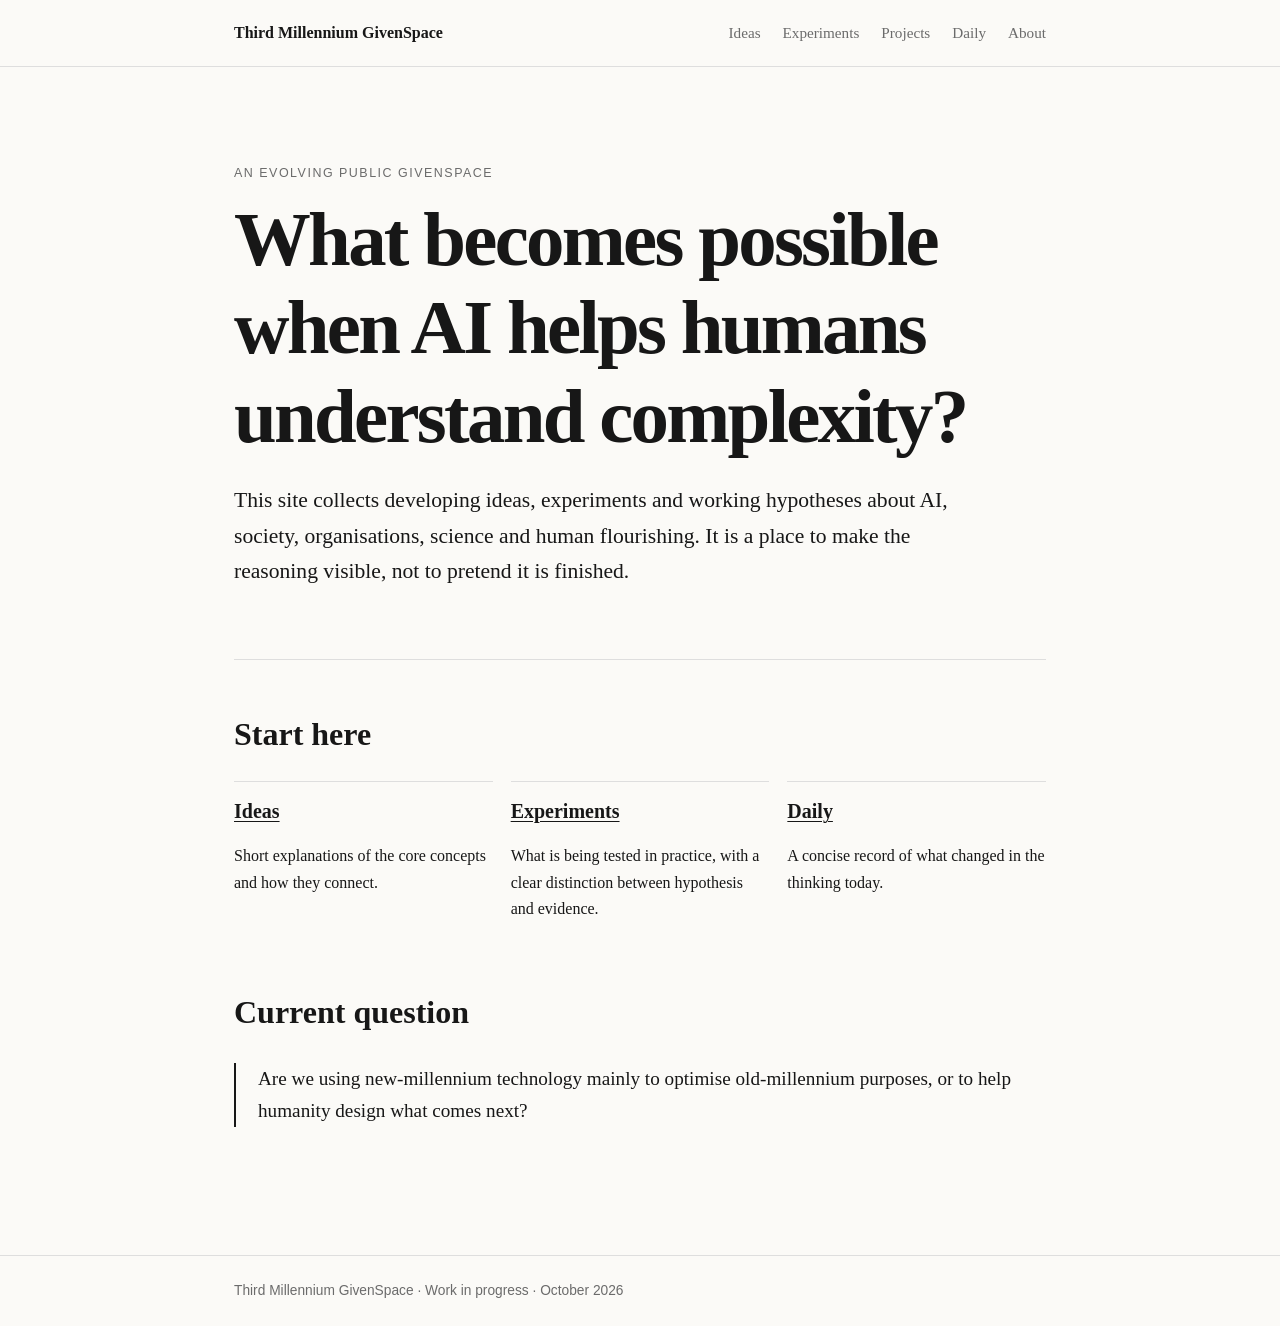
==== index.html @ c97e1d2c "Add homepage" ====
<!doctype html>
<html lang="en">
<head>
  <meta charset="utf-8">
  <meta name="viewport" content="width=device-width, initial-scale=1">
  <title>Third Millennium GivenSpace</title>
  <meta name="description" content="An evolving public space for ideas about AI, society, organisations, science and human flourishing in the third millennium.">
  <link rel="stylesheet" href="styles.css">
</head>
<body>
<header class="site-header">
  <nav class="nav">
    <a class="brand" href="index.html">Third Millennium GivenSpace</a>
    <a href="ideas.html">Ideas</a>
    <a href="experiments.html">Experiments</a>
    <a href="projects.html">Projects</a>
    <a href="daily.html">Daily</a>
    <a href="about.html">About</a>
  </nav>
</header>
<main>
  <section class="hero">
    <div class="eyebrow">An evolving public GivenSpace</div>
    <h1>What becomes possible when AI helps humans understand complexity?</h1>
    <p class="lede">This site collects developing ideas, experiments and working hypotheses about AI, society, organisations, science and human flourishing. It is a place to make the reasoning visible, not to pretend it is finished.</p>
  </section>

  <section>
    <h2>Start here</h2>
    <div class="grid">
      <div class="card"><h3><a href="ideas.html">Ideas</a></h3><p>Short explanations of the core concepts and how they connect.</p></div>
      <div class="card"><h3><a href="experiments.html">Experiments</a></h3><p>What is being tested in practice, with a clear distinction between hypothesis and evidence.</p></div>
      <div class="card"><h3><a href="daily.html">Daily</a></h3><p>A concise record of what changed in the thinking today.</p></div>
    </div>
  </section>

  <section>
    <h2>Current question</h2>
    <blockquote>Are we using new-millennium technology mainly to optimise old-millennium purposes, or to help humanity design what comes next?</blockquote>
  </section>
</main>
<footer><div class="footer-inner">Third Millennium GivenSpace · Work in progress · October 2026</div></footer>
</body>
</html>
---- styles.css ----
:root {
  --ink: #171717;
  --muted: #6b6b6b;
  --line: #dedede;
  --paper: #fbfaf7;
  --accent: #2f4f4f;
  --max: 860px;
}

* { box-sizing: border-box; }
html { scroll-behavior: smooth; }
body {
  margin: 0;
  color: var(--ink);
  background: var(--paper);
  font-family: Georgia, 'Times New Roman', serif;
  line-height: 1.65;
}

a { color: inherit; text-decoration-thickness: 1px; text-underline-offset: 3px; }
a:hover { color: var(--accent); }

.site-header {
  border-bottom: 1px solid var(--line);
  background: rgba(251,250,247,.96);
}
.nav {
  max-width: var(--max);
  margin: 0 auto;
  padding: 20px 24px;
  display: flex;
  gap: 22px;
  align-items: baseline;
  flex-wrap: wrap;
}
.brand { font-weight: 700; text-decoration: none; margin-right: auto; }
.nav a:not(.brand) { color: var(--muted); text-decoration: none; font-size: .95rem; }
.nav a:hover { color: var(--ink); }

main {
  max-width: var(--max);
  margin: 0 auto;
  padding: 72px 24px 96px;
}

.hero { padding: 24px 0 48px; border-bottom: 1px solid var(--line); }
.eyebrow {
  font-family: Arial, Helvetica, sans-serif;
  text-transform: uppercase;
  letter-spacing: .12em;
  font-size: .78rem;
  color: var(--muted);
}
h1, h2, h3 { line-height: 1.15; font-weight: 600; }
h1 { font-size: clamp(2.5rem, 7vw, 4.8rem); margin: 12px 0 22px; letter-spacing: -.035em; }
h2 { font-size: 2rem; margin-top: 56px; }
h3 { font-size: 1.25rem; margin-top: 30px; }
.lede { font-size: 1.35rem; max-width: 760px; }
.muted { color: var(--muted); }

.grid {
  display: grid;
  grid-template-columns: repeat(auto-fit, minmax(220px, 1fr));
  gap: 18px;
  margin-top: 28px;
}
.card {
  border-top: 1px solid var(--line);
  padding-top: 18px;
}
.card h3 { margin-top: 0; }

article { max-width: 760px; }
article p { margin: 0 0 1.25em; }
.meta { color: var(--muted); font-family: Arial, Helvetica, sans-serif; font-size: .9rem; }

blockquote {
  margin: 32px 0;
  padding-left: 22px;
  border-left: 2px solid var(--ink);
  font-size: 1.2rem;
}

footer {
  border-top: 1px solid var(--line);
  color: var(--muted);
  font-family: Arial, Helvetica, sans-serif;
  font-size: .86rem;
}
.footer-inner { max-width: var(--max); margin: 0 auto; padding: 24px; }

@media (max-width: 620px) {
  main { padding-top: 44px; }
  .nav { gap: 14px; }
  .brand { width: 100%; }
  h1 { font-size: 3rem; }
}
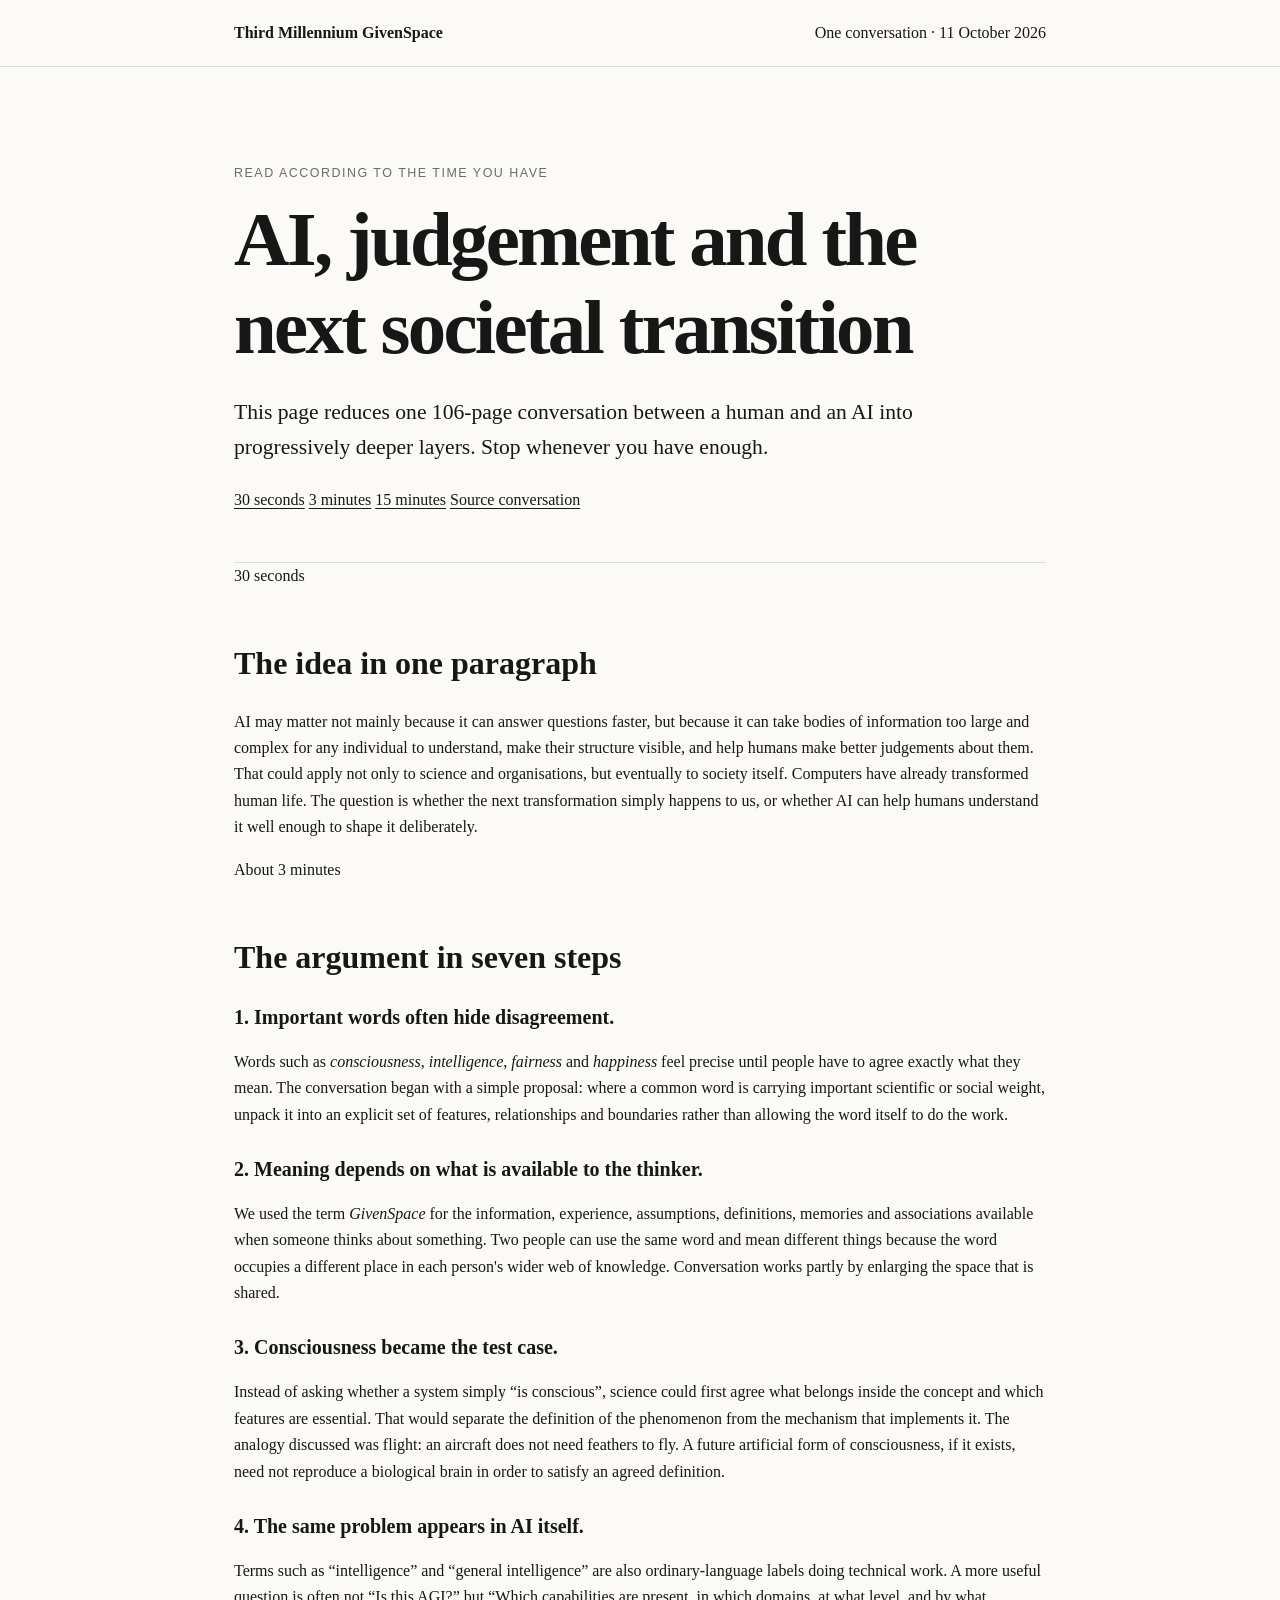
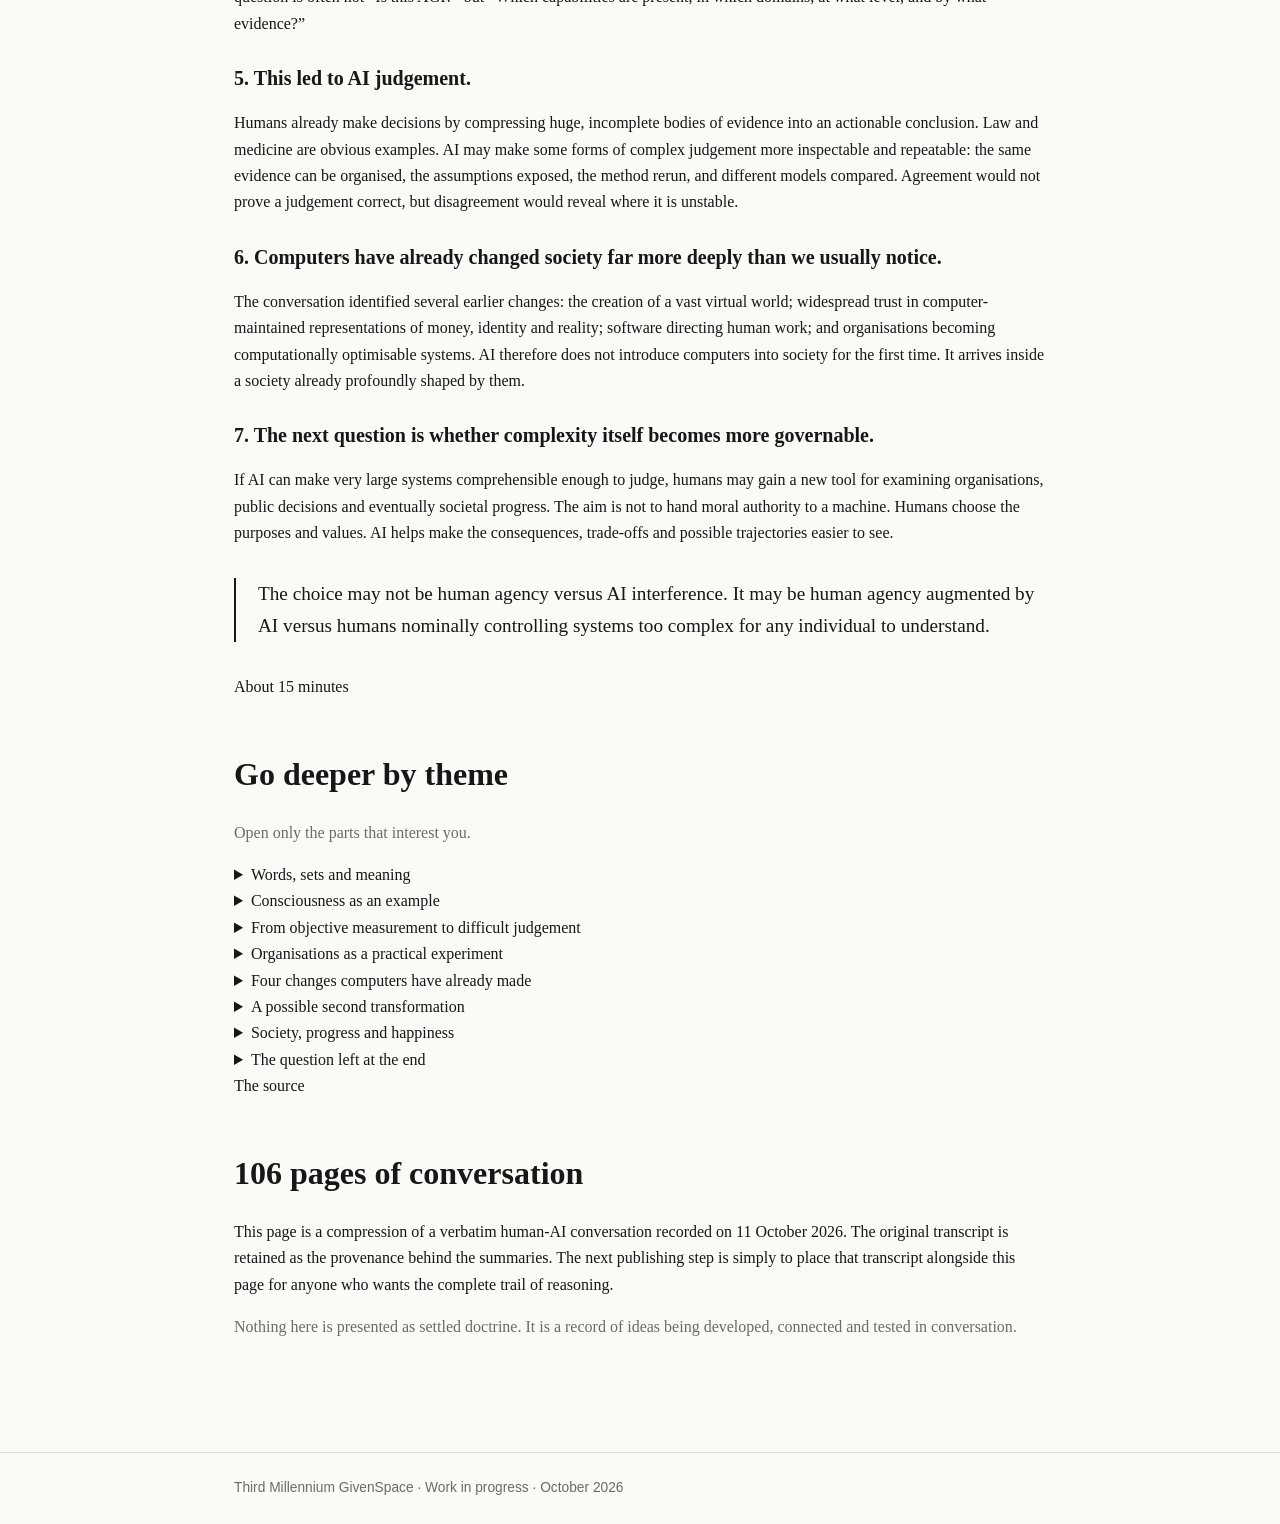
==== commit e4331984: "Simplify site to layered conversation summary" ====
--- a/index.html
+++ b/index.html
@@ -3,42 +3,147 @@
 <head>
   <meta charset="utf-8">
   <meta name="viewport" content="width=device-width, initial-scale=1">
-  <title>Third Millennium GivenSpace</title>
-  <meta name="description" content="An evolving public space for ideas about AI, society, organisations, science and human flourishing in the third millennium.">
+  <title>AI, judgement and society — one conversation</title>
+  <meta name="description" content="A layered summary of a long human-AI conversation about language, judgement, complexity and the next stage of computer-shaped society.">
   <link rel="stylesheet" href="styles.css">
 </head>
 <body>
 <header class="site-header">
-  <nav class="nav">
-    <a class="brand" href="index.html">Third Millennium GivenSpace</a>
-    <a href="ideas.html">Ideas</a>
-    <a href="experiments.html">Experiments</a>
-    <a href="projects.html">Projects</a>
-    <a href="daily.html">Daily</a>
-    <a href="about.html">About</a>
-  </nav>
+  <div class="nav">
+    <a class="brand" href="#top">Third Millennium GivenSpace</a>
+    <span class="quiet">One conversation · 11 October 2026</span>
+  </div>
 </header>
-<main>
+
+<main id="top">
   <section class="hero">
-    <div class="eyebrow">An evolving public GivenSpace</div>
-    <h1>What becomes possible when AI helps humans understand complexity?</h1>
-    <p class="lede">This site collects developing ideas, experiments and working hypotheses about AI, society, organisations, science and human flourishing. It is a place to make the reasoning visible, not to pretend it is finished.</p>
-  </section>
-
-  <section>
-    <h2>Start here</h2>
-    <div class="grid">
-      <div class="card"><h3><a href="ideas.html">Ideas</a></h3><p>Short explanations of the core concepts and how they connect.</p></div>
-      <div class="card"><h3><a href="experiments.html">Experiments</a></h3><p>What is being tested in practice, with a clear distinction between hypothesis and evidence.</p></div>
-      <div class="card"><h3><a href="daily.html">Daily</a></h3><p>A concise record of what changed in the thinking today.</p></div>
+    <div class="eyebrow">Read according to the time you have</div>
+    <h1>AI, judgement and the next societal transition</h1>
+    <p class="lede">This page reduces one 106-page conversation between a human and an AI into progressively deeper layers. Stop whenever you have enough.</p>
+    <div class="chooser">
+      <a href="#seconds">30 seconds</a>
+      <a href="#minutes">3 minutes</a>
+      <a href="#deeper">15 minutes</a>
+      <a href="#source">Source conversation</a>
     </div>
   </section>
 
-  <section>
-    <h2>Current question</h2>
-    <blockquote>Are we using new-millennium technology mainly to optimise old-millennium purposes, or to help humanity design what comes next?</blockquote>
+  <section id="seconds" class="read-layer">
+    <div class="time">30 seconds</div>
+    <h2>The idea in one paragraph</h2>
+    <p class="big">AI may matter not mainly because it can answer questions faster, but because it can take bodies of information too large and complex for any individual to understand, make their structure visible, and help humans make better judgements about them. That could apply not only to science and organisations, but eventually to society itself. Computers have already transformed human life. The question is whether the next transformation simply happens to us, or whether AI can help humans understand it well enough to shape it deliberately.</p>
+  </section>
+
+  <section id="minutes" class="read-layer">
+    <div class="time">About 3 minutes</div>
+    <h2>The argument in seven steps</h2>
+
+    <h3>1. Important words often hide disagreement.</h3>
+    <p>Words such as <em>consciousness</em>, <em>intelligence</em>, <em>fairness</em> and <em>happiness</em> feel precise until people have to agree exactly what they mean. The conversation began with a simple proposal: where a common word is carrying important scientific or social weight, unpack it into an explicit set of features, relationships and boundaries rather than allowing the word itself to do the work.</p>
+
+    <h3>2. Meaning depends on what is available to the thinker.</h3>
+    <p>We used the term <em>GivenSpace</em> for the information, experience, assumptions, definitions, memories and associations available when someone thinks about something. Two people can use the same word and mean different things because the word occupies a different place in each person's wider web of knowledge. Conversation works partly by enlarging the space that is shared.</p>
+
+    <h3>3. Consciousness became the test case.</h3>
+    <p>Instead of asking whether a system simply “is conscious”, science could first agree what belongs inside the concept and which features are essential. That would separate the definition of the phenomenon from the mechanism that implements it. The analogy discussed was flight: an aircraft does not need feathers to fly. A future artificial form of consciousness, if it exists, need not reproduce a biological brain in order to satisfy an agreed definition.</p>
+
+    <h3>4. The same problem appears in AI itself.</h3>
+    <p>Terms such as “intelligence” and “general intelligence” are also ordinary-language labels doing technical work. A more useful question is often not “Is this AGI?” but “Which capabilities are present, in which domains, at what level, and by what evidence?”</p>
+
+    <h3>5. This led to AI judgement.</h3>
+    <p>Humans already make decisions by compressing huge, incomplete bodies of evidence into an actionable conclusion. Law and medicine are obvious examples. AI may make some forms of complex judgement more inspectable and repeatable: the same evidence can be organised, the assumptions exposed, the method rerun, and different models compared. Agreement would not prove a judgement correct, but disagreement would reveal where it is unstable.</p>
+
+    <h3>6. Computers have already changed society far more deeply than we usually notice.</h3>
+    <p>The conversation identified several earlier changes: the creation of a vast virtual world; widespread trust in computer-maintained representations of money, identity and reality; software directing human work; and organisations becoming computationally optimisable systems. AI therefore does not introduce computers into society for the first time. It arrives inside a society already profoundly shaped by them.</p>
+
+    <h3>7. The next question is whether complexity itself becomes more governable.</h3>
+    <p>If AI can make very large systems comprehensible enough to judge, humans may gain a new tool for examining organisations, public decisions and eventually societal progress. The aim is not to hand moral authority to a machine. Humans choose the purposes and values. AI helps make the consequences, trade-offs and possible trajectories easier to see.</p>
+
+    <blockquote>The choice may not be human agency versus AI interference. It may be human agency augmented by AI versus humans nominally controlling systems too complex for any individual to understand.</blockquote>
+  </section>
+
+  <section id="deeper" class="read-layer">
+    <div class="time">About 15 minutes</div>
+    <h2>Go deeper by theme</h2>
+    <p class="muted">Open only the parts that interest you.</p>
+
+    <details>
+      <summary>Words, sets and meaning</summary>
+      <div class="detail-body">
+        <p>The starting insight was methodological: ordinary language evolved for flexible communication, not exact scientific specification. A familiar word can contain several overlapping meanings, change with context and carry assumptions that are invisible to the people using it.</p>
+        <p>A “set” in this conversation therefore means a deliberately explicit representation of a complex concept: its features, relationships, boundaries and, where useful, an essential subset. The common word remains as the label; the explicit structure underneath becomes load-bearing.</p>
+        <p>GivenSpace extends that idea. Meaning is not simply located inside a dictionary entry. It arises from the position a concept occupies among everything else available to the thinker. Clarification is therefore not merely choosing better wording; it is increasing the amount of relevant meaning that two minds share.</p>
+      </div>
+    </details>
+
+    <details>
+      <summary>Consciousness as an example</summary>
+      <div class="detail-body">
+        <p>The conversation explored whether consciousness research could first agree on the object it is trying to explain. Instead of rival theories quietly using the same word differently, the field could identify candidate components, decide which belong in the wider concept, and attempt to agree an essential subset.</p>
+        <p>This produces a different question about artificial consciousness. Biology gives us the only implementation currently known. But implementation and definition need not be identical. Bird flight and aircraft flight use radically different mechanisms while satisfying the higher-level phenomenon of flight. The same logic could, in principle, apply to a non-biological implementation of whatever science eventually decides consciousness means.</p>
+      </div>
+    </details>
+
+    <details>
+      <summary>From objective measurement to difficult judgement</summary>
+      <div class="detail-body">
+        <p>Academic and professional work lies on a broad continuum. Some conclusions are tightly determined by formal rules or measurement; others require judgement under uncertainty. Yet subjective judgement does not mean arbitrary judgement.</p>
+        <p>The interesting possibility is reproducible subjective judgement. An AI can be given the same evidence and explicit procedure repeatedly. Another AI can be given the same task. Humans can inspect where they converge and where they diverge. The result remains contestable, but the process becomes easier to expose and challenge than much private human judgement.</p>
+        <p>This is one reason the conversation kept returning to compression: taking a large, messy and uncertain information space and reducing it to something a human can actually act upon without pretending the uncertainty disappeared.</p>
+      </div>
+    </details>
+
+    <details>
+      <summary>Organisations as a practical experiment</summary>
+      <div class="detail-body">
+        <p>A practical line of work asks whether AI can use an organisation's own public material to identify what it says it is for, what values it claims, and what evidence it provides about delivery. A related experiment asks whether AI can first infer a defensible framework for societal value from the wider public record, then organise company evidence against that framework.</p>
+        <p>The important point is not that AI possesses its own morality. It is that AI may be able to synthesise values humans have already expressed across laws, standards, institutions and public discourse, turn them into a transparent framework, and then apply that framework consistently enough for humans to inspect the result.</p>
+      </div>
+    </details>
+
+    <details>
+      <summary>Four changes computers have already made</summary>
+      <div class="detail-body">
+        <p>The conversation proposed a deliberately high-level history. First, computation helped create an effectively unlimited virtual world in which people now spend large parts of their lives. Second, society came to trust computer-maintained records as authoritative representations of money, identity, ownership and many other facts. Third, software began to direct and evaluate human activity. Fourth, entire organisations became systems that could model and optimise themselves computationally.</p>
+        <p>This reframes arguments about whether computers should “interfere” with human society. They already do, at enormous depth. AI arrives after that first transformation, not before it.</p>
+      </div>
+    </details>
+
+    <details>
+      <summary>A possible second transformation</summary>
+      <div class="detail-body">
+        <p>The proposed next change is not simply more automation. It is the possibility that AI makes previously unmanageable complexity intelligible enough for humans to judge. That could increase human agency if it helps decision-makers understand systems that computation itself helped make too complex for unaided human oversight.</p>
+        <p>The distinction matters. One future uses AI mainly to optimise inherited systems faster. Another also uses it to question whether the purposes, measures and structures of those systems still make sense. The conversation called this the difference between optimising the world we inherited and helping humanity design what comes next.</p>
+      </div>
+    </details>
+
+    <details>
+      <summary>Society, progress and happiness</summary>
+      <div class="detail-body">
+        <p>If the method works for organisations, it may extend to society. Instead of asking only whether a country is richer than before, AI could help compare actual progress with plausible alternative trajectories, identify what is driving change and show where apparent progress may simply reflect technological tailwinds rather than good institutional design.</p>
+        <p>The conversation eventually reached a deliberately simple candidate for society's highest-level purpose: help humans live happy lives. But “happy” immediately becomes another load-bearing word, so it too must be unpacked. The resulting set could include security, health, belonging, autonomy, meaning, purpose, fairness, opportunity, hope, relationships and sufficient material resources, among other dimensions.</p>
+        <p>That suggests a possible feedback loop: define what matters, measure movement, diagnose causes, propose interventions, let humans decide, act, and measure again. Feedback becomes powerful when coupled to intelligent design.</p>
+      </div>
+    </details>
+
+    <details>
+      <summary>The question left at the end</summary>
+      <div class="detail-body">
+        <p>AI-native society is likely to emerge through countless decisions rather than one grand plan. The conversation's final challenge was therefore directed less at a particular technology than at the mindset behind its use.</p>
+        <blockquote>Are we building intelligence mainly to optimise the systems of the last millennium, or intelligence that also helps humanity reconsider the systems themselves?</blockquote>
+        <p>The conversation did not claim to answer that question. It argued that the capability is important enough to test.</p>
+      </div>
+    </details>
+  </section>
+
+  <section id="source" class="read-layer source">
+    <div class="time">The source</div>
+    <h2>106 pages of conversation</h2>
+    <p>This page is a compression of a verbatim human-AI conversation recorded on 11 October 2026. The original transcript is retained as the provenance behind the summaries. The next publishing step is simply to place that transcript alongside this page for anyone who wants the complete trail of reasoning.</p>
+    <p class="muted">Nothing here is presented as settled doctrine. It is a record of ideas being developed, connected and tested in conversation.</p>
   </section>
 </main>
+
 <footer><div class="footer-inner">Third Millennium GivenSpace · Work in progress · October 2026</div></footer>
 </body>
 </html>
